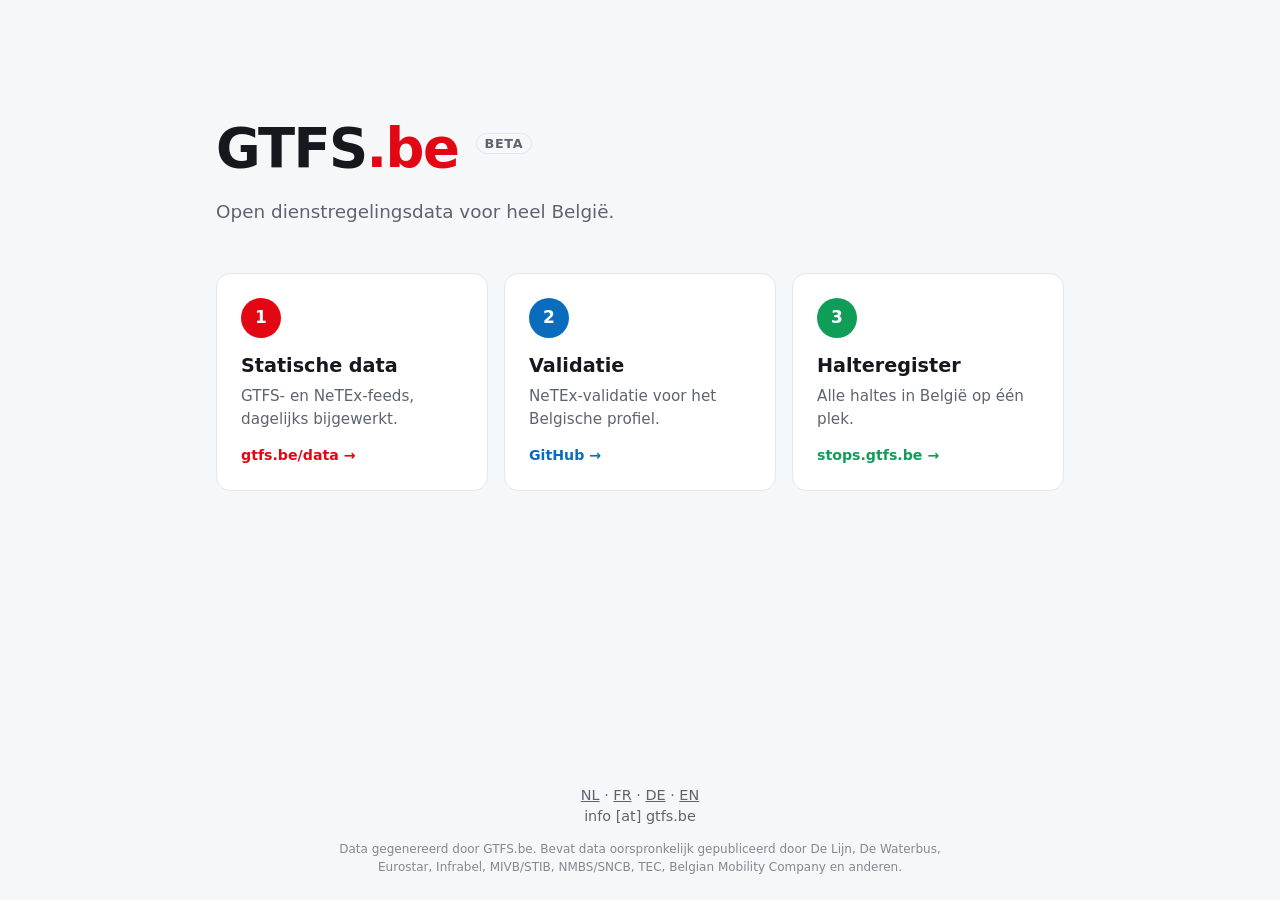
==== index.html @ 8559060f "Add live stats table to landing pages, link to new data page Small per-operator table (planned trips" ====
<!DOCTYPE html>
<html lang="nl">
<head>
    <meta charset="utf-8">
    <meta name="viewport" content="width=device-width, initial-scale=1">
    <meta name="description" content="Open dienstregelingsdata voor heel Belgi&euml;.">
    <title>GTFS.be – Open dienstregelingsdata voor België</title>
    <link rel="stylesheet" href="custom.css">
    <link rel="icon" href="/favicon.svg" type="image/svg+xml">
    <link rel="alternate" hreflang="nl" href="https://gtfs.be/">
    <link rel="alternate" hreflang="fr" href="https://gtfs.be/index_fr.html">
    <link rel="alternate" hreflang="de" href="https://gtfs.be/index_de.html">
    <link rel="alternate" hreflang="en" href="https://gtfs.be/index_en.html">
    <link rel="alternate" hreflang="x-default" href="https://gtfs.be/">
    <meta property="og:type" content="website">
    <meta property="og:site_name" content="GTFS.be">
    <meta property="og:title" content="GTFS.be – Open dienstregelingsdata voor België">
    <meta property="og:description" content="Open dienstregelingsdata voor heel Belgi&euml;.">
    <meta property="og:url" content="https://gtfs.be/">
    <meta property="og:locale" content="nl_BE">
</head>
<body>
<main>
    <h1>GTFS<span>.be</span> <sup class="beta">beta</sup></h1>
    <p class="lead">Open dienstregelingsdata voor heel Belgi&euml;.</p>
    <div class="cards">
        <a class="card" href="/data.html" style="--c-color: var(--a)">
            <span class="badge">1</span>
            <h2>Statische data</h2>
            <p>GTFS- en NeTEx-feeds, dagelijks bijgewerkt.</p>
            <small>gtfs.be/data &rarr;</small>
        </a>
        <a class="card" href="https://github.com/Muspah/netex-belgium" style="--c-color: var(--b)">
            <span class="badge">2</span>
            <h2>Validatie</h2>
            <p>NeTEx-validatie voor het Belgische profiel.</p>
            <small>GitHub &rarr;</small>
        </a>
        <a class="card" href="https://stops.gtfs.be/" style="--c-color: var(--c)">
            <span class="badge">3</span>
            <h2>Halteregister</h2>
            <p>Alle haltes in Belgi&euml; op &eacute;&eacute;n plek.</p>
            <small>stops.gtfs.be &rarr;</small>
        </a>
    </div>
    <table id="stats" hidden style="width:100%;margin-top:3rem;border-collapse:collapse;font-size:.95rem;text-align:right">
        <caption style="text-align:left;color:var(--muted);padding-bottom:8px"></caption>
        <thead><tr style="color:var(--muted)"><th style="text-align:left">Vervoerder</th><th>Ritten vandaag</th><th>Realtime ritten</th><th>Voertuigen</th></tr></thead>
        <tbody></tbody>
    </table>
    <script>
    (async () => {
        const NAMES = { delijn: 'De Lijn', mivbstib: 'MIVB/STIB', nmbssncb: 'NMBS/SNCB', bmc_tec: 'TEC', eurostar: 'Eurostar', dewaterbus: 'De Waterbus' };
        const t = document.getElementById('stats'), nf = new Intl.NumberFormat('nl-BE');
        const n = v => v ? nf.format(v) : '–';
        const esc = s => String(s).replace(/[&<>]/g, c => `&#${c.charCodeAt(0)};`);
        try {
            const d = await (await fetch('/stats.json', { cache: 'no-store' })).json();
            const at = new Date(d.generated_at), old = !(Date.now() - at < 5 * 60000);
            t.caption.textContent = `${old ? 'Niet actueel – stand van' : 'Live – bijgewerkt'} ${at.toLocaleString('nl-BE', { dateStyle: 'short', timeStyle: 'short' })}`;
            t.tBodies[0].innerHTML = Object.entries(d.operators).map(([k, o]) =>
                `<tr style="border-top:1px solid var(--line)"><td style="text-align:left">${esc(NAMES[k] || k)}</td><td>${n(o.planned_trips_today)}</td><td>${n(o.rt_trips)}</td><td>${n(o.vehicles)}</td></tr>`).join('');
            t.hidden = false;
        } catch (e) {} // no stats: table stays hidden
    })();
    </script>
</main>
<footer>
    <a href="/" hreflang="nl">NL</a> &middot; <a href="/index_fr.html" hreflang="fr">FR</a> &middot;
    <a href="/index_de.html" hreflang="de">DE</a> &middot; <a href="/index_en.html" hreflang="en">EN</a>
    <br>info [at] gtfs.be
    <p class="credits">Data gegenereerd door GTFS.be. Bevat data oorspronkelijk gepubliceerd door De Lijn, De Waterbus, Eurostar, Infrabel, MIVB/STIB, NMBS/SNCB, TEC, Belgian Mobility Company en anderen.</p>
</footer>
</body>
</html>
---- custom.css ----
:root {
    --bg: #f6f7f9; --fg: #16181d; --muted: #5d6470; --card: #fff; --line: #e3e6eb;
    --a: #e30613; --b: #0a6cbd; --c: #0f9d58;
}
@media (prefers-color-scheme: dark) {
    :root { --bg: #111317; --fg: #eceef2; --muted: #9aa1ad; --card: #1a1d23; --line: #2a2e36; }
}
* { box-sizing: border-box; }
body {
    margin: 0; min-height: 100vh; display: flex; flex-direction: column;
    font: 17px/1.5 system-ui, -apple-system, "Segoe UI", Roboto, sans-serif;
    background: var(--bg); color: var(--fg);
}
main { flex: 1; width: 100%; max-width: 880px; margin: 0 auto; padding: 12vh 16px 48px; }
h1 { font-size: clamp(2.2rem, 6vw, 3.4rem); margin: 0; letter-spacing: -.03em; }
h1 span { color: var(--a); }
.lead { color: var(--muted); margin: .5rem 0 3rem; font-size: 1.15rem; }
.cards { display: grid; gap: 16px; grid-template-columns: repeat(auto-fit, minmax(220px, 1fr)); }
.card {
    display: block; padding: 24px; border-radius: 14px; text-decoration: none; color: inherit;
    background: var(--card); border: 1px solid var(--line); transition: transform .15s, border-color .15s;
}
.card:hover, .card:focus-visible { transform: translateY(-3px); border-color: var(--c-color); }
.badge {
    display: inline-grid; place-items: center; width: 40px; height: 40px; border-radius: 50%;
    background: var(--c-color); color: #fff; font-weight: 700; margin-bottom: 14px;
}
.card h2 { font-size: 1.2rem; margin: 0 0 4px; }
.card p { margin: 0; color: var(--muted); font-size: .95rem; }
.card small { display: block; margin-top: 14px; color: var(--c-color); font-weight: 600; }
footer { text-align: center; padding: 24px 16px; color: var(--muted); font-size: .9rem; }
footer a { color: inherit; }
.credits { max-width: 640px; margin: 12px auto 0; font-size: .75rem; opacity: .75; }
.beta {
    font-size: .8rem; font-weight: 600; letter-spacing: .05em; text-transform: uppercase; vertical-align: super;
    padding: 2px 8px; border-radius: 999px; border: 1px solid var(--line); color: var(--muted);
}
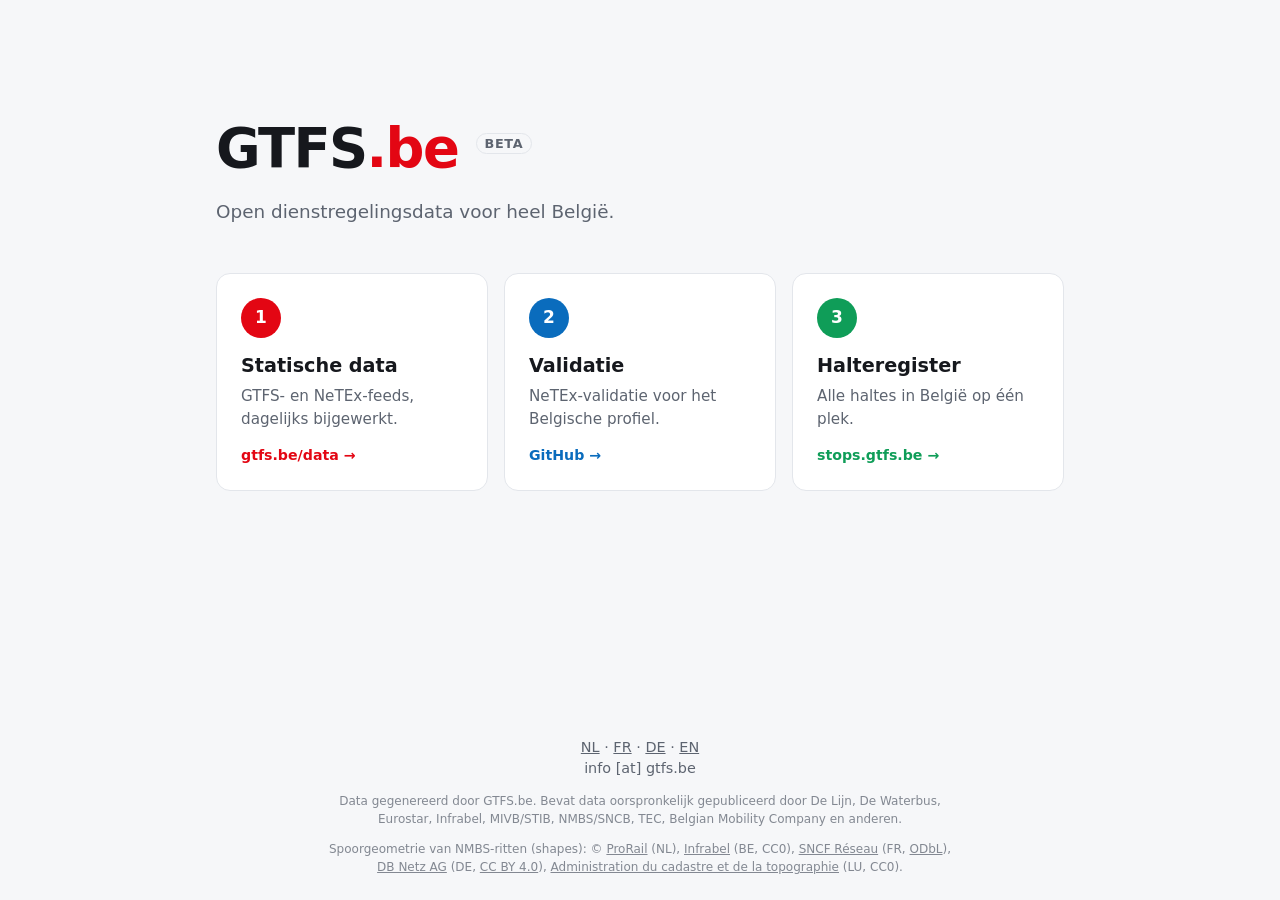
==== commit 36475c70: "Credit track geometry sources for NMBS shapes Fixes #1  Claude-Session: https://claude.ai/code/sessi" ====
--- a/index.html
+++ b/index.html
@@ -70,6 +70,7 @@
     <a href="/index_de.html" hreflang="de">DE</a> &middot; <a href="/index_en.html" hreflang="en">EN</a>
     <br>info [at] gtfs.be
     <p class="credits">Data gegenereerd door GTFS.be. Bevat data oorspronkelijk gepubliceerd door De Lijn, De Waterbus, Eurostar, Infrabel, MIVB/STIB, NMBS/SNCB, TEC, Belgian Mobility Company en anderen.</p>
+    <p class="credits">Spoorgeometrie van NMBS-ritten (shapes): © <a href="https://www.prorail.nl/">ProRail</a> (NL), <a href="https://opendata.infrabel.be/">Infrabel</a> (BE, CC0), <a href="https://ressources.data.sncf.com/explore/dataset/formes-des-lignes-du-rfn/">SNCF Réseau</a> (FR, <a href="https://opendatacommons.org/licenses/odbl/">ODbL</a>), <a href="https://doi.org/10.57806/4i2fe29f">DB Netz AG</a> (DE, <a href="https://creativecommons.org/licenses/by/4.0/">CC BY 4.0</a>), <a href="https://geoportail.lu/">Administration du cadastre et de la topographie</a> (LU, CC0).</p>
 </footer>
 </body>
 </html>
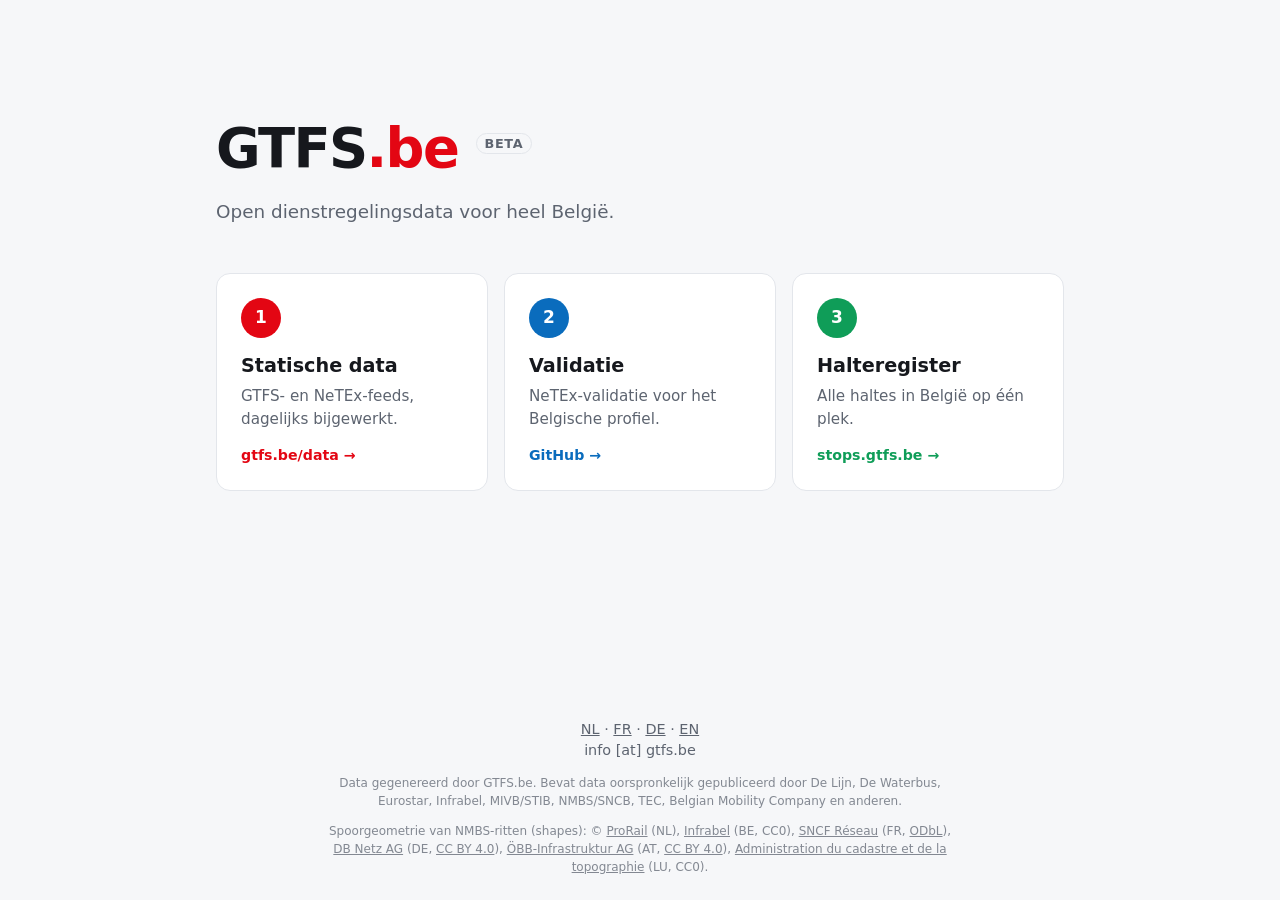
==== commit 6633a7d0: "Stats: split GPS/derived positions, add known rolling stock; credit ÖBB-Infrastruktur Fixes #1 Fixes" ====
--- a/index.html
+++ b/index.html
@@ -45,21 +45,25 @@
     </div>
     <table id="stats" hidden style="width:100%;margin-top:3rem;border-collapse:collapse;font-size:.95rem;text-align:right">
         <caption style="text-align:left;color:var(--muted);padding-bottom:8px"></caption>
-        <thead><tr style="color:var(--muted)"><th style="text-align:left">Vervoerder</th><th>Ritten vandaag</th><th>Realtime ritten</th><th>Voertuigen</th></tr></thead>
+        <thead><tr style="color:var(--muted)"><th style="text-align:left">Vervoerder</th><th>Ritten vandaag</th><th>Realtime ritten</th><th>GPS-posities</th><th>Bekend materieel</th></tr></thead>
         <tbody></tbody>
+        <tfoot><tr><td colspan="5" style="text-align:left;color:var(--muted);font-size:.85rem;padding-top:8px">GPS-posities: voertuigen die zelf hun positie doorgeven; afgeleid = posities die wij zelf berekenen (MIVB/STIB). Bekend materieel: realtime ritten waarvan we weten welke treinstellen of voertuigen ze rijden (de samenstelling), uit een samenstellingsfeed of een voertuig op de rit.</td></tr></tfoot>
     </table>
     <script>
     (async () => {
         const NAMES = { delijn: 'De Lijn', mivbstib: 'MIVB/STIB', nmbssncb: 'NMBS/SNCB', bmc_tec: 'TEC', eurostar: 'Eurostar', dewaterbus: 'De Waterbus' };
         const t = document.getElementById('stats'), nf = new Intl.NumberFormat('nl-BE');
         const n = v => v ? nf.format(v) : '–';
+        const u = v => v == null ? '?' : n(v); // missing field (old stats.json) = unknown, not 0
+        const gps = o => o.vehicles_gps == null ? '?' : n(o.vehicles_gps) + (o.vehicles_derived ? ` <small>+ ${nf.format(o.vehicles_derived)} afgeleid</small>` : '');
+        const comp = o => u(o.rt_trips_with_composition) + (o.rt_trips_with_composition && o.rt_trips ? ` <small>(${Math.round(100 * o.rt_trips_with_composition / o.rt_trips)}%)</small>` : '');
         const esc = s => String(s).replace(/[&<>]/g, c => `&#${c.charCodeAt(0)};`);
         try {
             const d = await (await fetch('/stats.json', { cache: 'no-store' })).json();
             const at = new Date(d.generated_at), old = !(Date.now() - at < 5 * 60000);
             t.caption.textContent = `${old ? 'Niet actueel – stand van' : 'Live – bijgewerkt'} ${at.toLocaleString('nl-BE', { dateStyle: 'short', timeStyle: 'short' })}`;
             t.tBodies[0].innerHTML = Object.entries(d.operators).map(([k, o]) =>
-                `<tr style="border-top:1px solid var(--line)"><td style="text-align:left">${esc(NAMES[k] || k)}</td><td>${n(o.planned_trips_today)}</td><td>${n(o.rt_trips)}</td><td>${n(o.vehicles)}</td></tr>`).join('');
+                `<tr style="border-top:1px solid var(--line)"><td style="text-align:left">${esc(NAMES[k] || k)}</td><td>${n(o.planned_trips_today)}</td><td>${n(o.rt_trips)}</td><td>${gps(o)}</td><td>${comp(o)}</td></tr>`).join('');
             t.hidden = false;
         } catch (e) {} // no stats: table stays hidden
     })();
@@ -70,7 +74,7 @@
     <a href="/index_de.html" hreflang="de">DE</a> &middot; <a href="/index_en.html" hreflang="en">EN</a>
     <br>info [at] gtfs.be
     <p class="credits">Data gegenereerd door GTFS.be. Bevat data oorspronkelijk gepubliceerd door De Lijn, De Waterbus, Eurostar, Infrabel, MIVB/STIB, NMBS/SNCB, TEC, Belgian Mobility Company en anderen.</p>
-    <p class="credits">Spoorgeometrie van NMBS-ritten (shapes): © <a href="https://www.prorail.nl/">ProRail</a> (NL), <a href="https://opendata.infrabel.be/">Infrabel</a> (BE, CC0), <a href="https://ressources.data.sncf.com/explore/dataset/formes-des-lignes-du-rfn/">SNCF Réseau</a> (FR, <a href="https://opendatacommons.org/licenses/odbl/">ODbL</a>), <a href="https://doi.org/10.57806/4i2fe29f">DB Netz AG</a> (DE, <a href="https://creativecommons.org/licenses/by/4.0/">CC BY 4.0</a>), <a href="https://geoportail.lu/">Administration du cadastre et de la topographie</a> (LU, CC0).</p>
+    <p class="credits">Spoorgeometrie van NMBS-ritten (shapes): © <a href="https://www.prorail.nl/">ProRail</a> (NL), <a href="https://opendata.infrabel.be/">Infrabel</a> (BE, CC0), <a href="https://ressources.data.sncf.com/explore/dataset/formes-des-lignes-du-rfn/">SNCF Réseau</a> (FR, <a href="https://opendatacommons.org/licenses/odbl/">ODbL</a>), <a href="https://doi.org/10.57806/4i2fe29f">DB Netz AG</a> (DE, <a href="https://creativecommons.org/licenses/by/4.0/">CC BY 4.0</a>), <a href="https://data.oebb.at/de/datensaetze~geo-netz~">ÖBB-Infrastruktur AG</a> (AT, <a href="https://creativecommons.org/licenses/by/4.0/">CC BY 4.0</a>), <a href="https://geoportail.lu/">Administration du cadastre et de la topographie</a> (LU, CC0).</p>
 </footer>
 </body>
 </html>
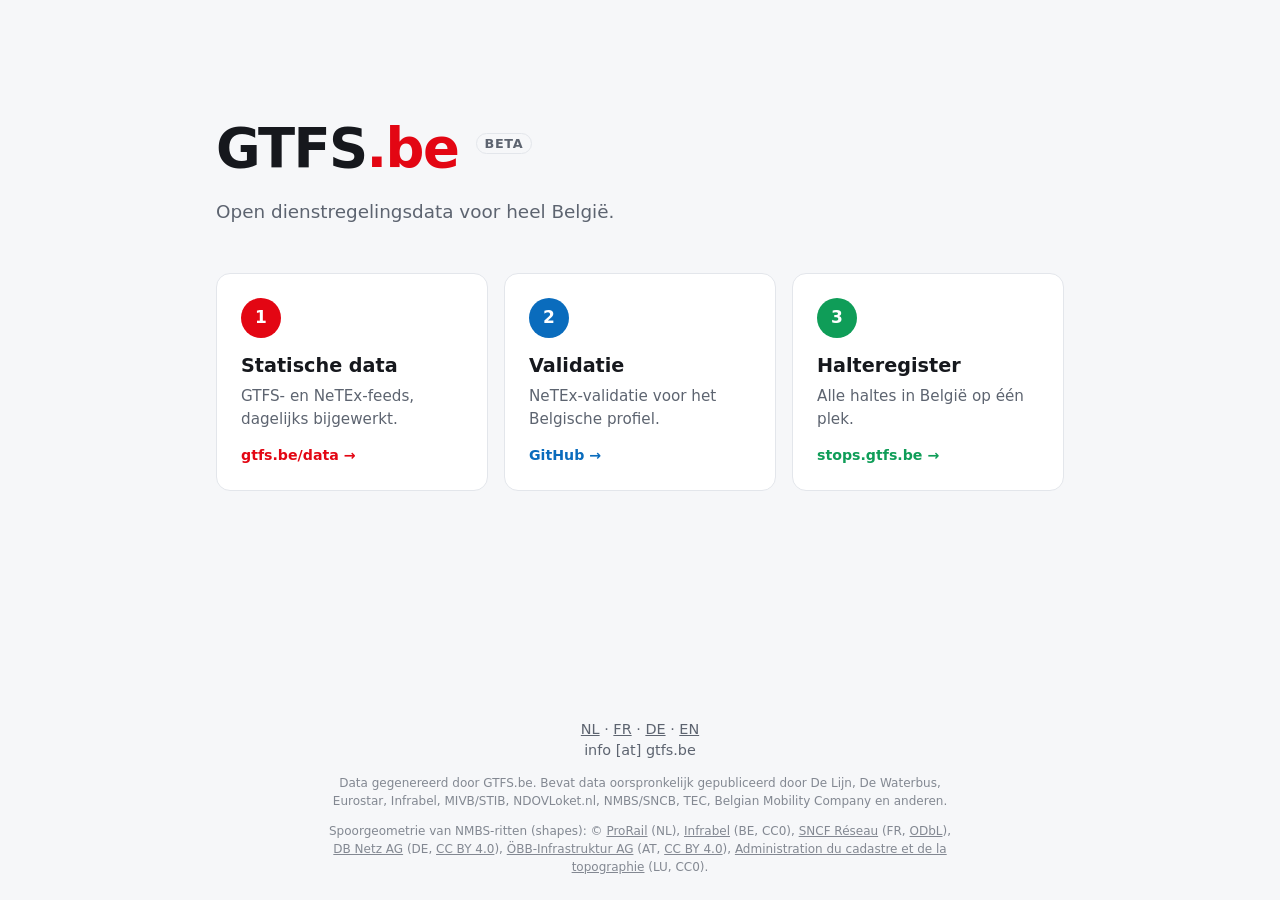
==== commit 78776ea1: "Credits: add NDOVLoket.nl as data source Claude-Session: https://claude.ai/code/session_01CpVDvF1Vs1" ====
--- a/index.html
+++ b/index.html
@@ -45,25 +45,22 @@
     </div>
     <table id="stats" hidden style="width:100%;margin-top:3rem;border-collapse:collapse;font-size:.95rem;text-align:right">
         <caption style="text-align:left;color:var(--muted);padding-bottom:8px"></caption>
-        <thead><tr style="color:var(--muted)"><th style="text-align:left">Vervoerder</th><th>Ritten vandaag</th><th>Realtime ritten</th><th>GPS-posities</th><th>Bekend materieel</th></tr></thead>
+        <thead><tr style="color:var(--muted)"><th style="text-align:left">Vervoerder</th><th>Ritten vandaag</th><th>Realtime ritten</th><th>Voertuigen</th><th>Composities</th></tr></thead>
         <tbody></tbody>
-        <tfoot><tr><td colspan="5" style="text-align:left;color:var(--muted);font-size:.85rem;padding-top:8px">GPS-posities: voertuigen die zelf hun positie doorgeven; afgeleid = posities die wij zelf berekenen (MIVB/STIB). Bekend materieel: realtime ritten waarvan we weten welke treinstellen of voertuigen ze rijden (de samenstelling), uit een samenstellingsfeed of een voertuig op de rit.</td></tr></tfoot>
     </table>
     <script>
     (async () => {
-        const NAMES = { delijn: 'De Lijn', mivbstib: 'MIVB/STIB', nmbssncb: 'NMBS/SNCB', bmc_tec: 'TEC', eurostar: 'Eurostar', dewaterbus: 'De Waterbus' };
+        const NAMES = { delijn: 'De Lijn', mivbstib: 'MIVB/STIB', nmbssncb: 'NMBS/SNCB', bmc_tec: 'TEC', eurostar: 'Eurostar', dewaterbus: 'De Waterbus', nsiff: 'Grensoverschrijdende treinen (NS IFF)' };
         const t = document.getElementById('stats'), nf = new Intl.NumberFormat('nl-BE');
         const n = v => v ? nf.format(v) : '–';
         const u = v => v == null ? '?' : n(v); // missing field (old stats.json) = unknown, not 0
-        const gps = o => o.vehicles_gps == null ? '?' : n(o.vehicles_gps) + (o.vehicles_derived ? ` <small>+ ${nf.format(o.vehicles_derived)} afgeleid</small>` : '');
-        const comp = o => u(o.rt_trips_with_composition) + (o.rt_trips_with_composition && o.rt_trips ? ` <small>(${Math.round(100 * o.rt_trips_with_composition / o.rt_trips)}%)</small>` : '');
         const esc = s => String(s).replace(/[&<>]/g, c => `&#${c.charCodeAt(0)};`);
         try {
             const d = await (await fetch('/stats.json', { cache: 'no-store' })).json();
             const at = new Date(d.generated_at), old = !(Date.now() - at < 5 * 60000);
             t.caption.textContent = `${old ? 'Niet actueel – stand van' : 'Live – bijgewerkt'} ${at.toLocaleString('nl-BE', { dateStyle: 'short', timeStyle: 'short' })}`;
             t.tBodies[0].innerHTML = Object.entries(d.operators).map(([k, o]) =>
-                `<tr style="border-top:1px solid var(--line)"><td style="text-align:left">${esc(NAMES[k] || k)}</td><td>${n(o.planned_trips_today)}</td><td>${n(o.rt_trips)}</td><td>${gps(o)}</td><td>${comp(o)}</td></tr>`).join('');
+                `<tr style="border-top:1px solid var(--line)"><td style="text-align:left">${esc(NAMES[k] || k)}</td><td>${n(o.planned_trips_today)}</td><td>${n(o.rt_trips)}</td><td>${n(o.vehicles)}</td><td>${u(o.rt_trips_with_composition)}</td></tr>`).join('');
             t.hidden = false;
         } catch (e) {} // no stats: table stays hidden
     })();
@@ -73,7 +70,7 @@
     <a href="/" hreflang="nl">NL</a> &middot; <a href="/index_fr.html" hreflang="fr">FR</a> &middot;
     <a href="/index_de.html" hreflang="de">DE</a> &middot; <a href="/index_en.html" hreflang="en">EN</a>
     <br>info [at] gtfs.be
-    <p class="credits">Data gegenereerd door GTFS.be. Bevat data oorspronkelijk gepubliceerd door De Lijn, De Waterbus, Eurostar, Infrabel, MIVB/STIB, NMBS/SNCB, TEC, Belgian Mobility Company en anderen.</p>
+    <p class="credits">Data gegenereerd door GTFS.be. Bevat data oorspronkelijk gepubliceerd door De Lijn, De Waterbus, Eurostar, Infrabel, MIVB/STIB, NDOVLoket.nl, NMBS/SNCB, TEC, Belgian Mobility Company en anderen.</p>
     <p class="credits">Spoorgeometrie van NMBS-ritten (shapes): © <a href="https://www.prorail.nl/">ProRail</a> (NL), <a href="https://opendata.infrabel.be/">Infrabel</a> (BE, CC0), <a href="https://ressources.data.sncf.com/explore/dataset/formes-des-lignes-du-rfn/">SNCF Réseau</a> (FR, <a href="https://opendatacommons.org/licenses/odbl/">ODbL</a>), <a href="https://doi.org/10.57806/4i2fe29f">DB Netz AG</a> (DE, <a href="https://creativecommons.org/licenses/by/4.0/">CC BY 4.0</a>), <a href="https://data.oebb.at/de/datensaetze~geo-netz~">ÖBB-Infrastruktur AG</a> (AT, <a href="https://creativecommons.org/licenses/by/4.0/">CC BY 4.0</a>), <a href="https://geoportail.lu/">Administration du cadastre et de la topographie</a> (LU, CC0).</p>
 </footer>
 </body>
